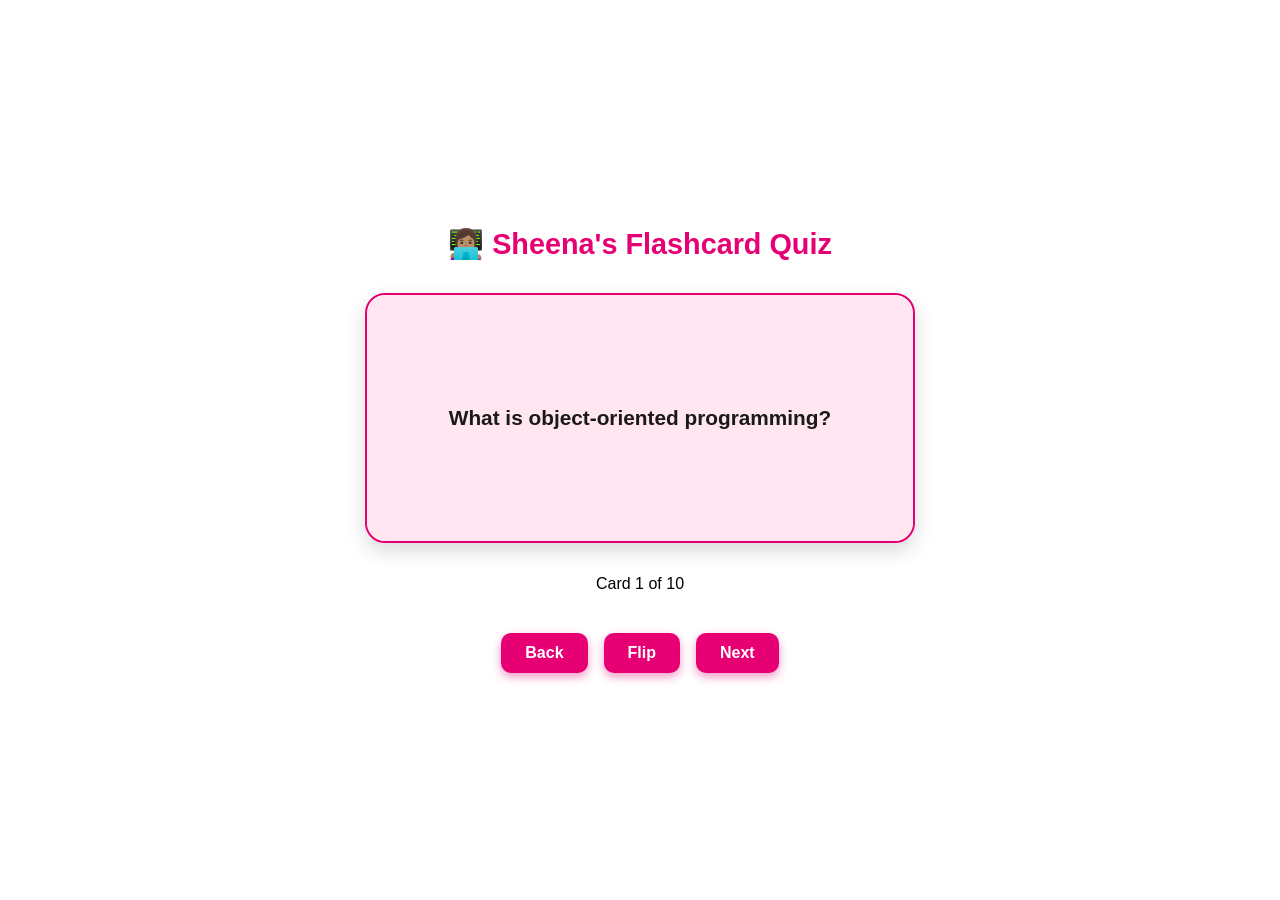
==== demos/flashcard-quiz/index.html @ fb0d46c7 "Add professional headshot and free GitHub-hosted live project demos. Replace profile photo with prof" ====
<!DOCTYPE html>
<html lang="en">
<head>
  <meta charset="UTF-8" />
  <meta name="viewport" content="width=device-width, initial-scale=1.0"/>
  <title>Flashcard Quiz App</title>
  <link rel="stylesheet" href="style.css" />
</head>
<body>
  <div class="app">
    <h1 class="title">👩🏽‍💻 Sheena's Flashcard Quiz</h1>
    
    <div class="flashcard-container">
      <div class="flashcard" id="flashcard">
        <div class="front" id="card-front">Question</div>
        <div class="back" id="card-back">Answer</div>
      </div>
    </div>

	<p id="cardProgress" class="progress-indicator">Card 1 of 10</p>


    <div class="controls">
  <button id="backBtn">Back</button>
  <button id="flipBtn">Flip</button>
  <button id="nextBtn">Next</button>
</div>

  </div>

  <script src="script.js"></script>
</body>
</html>
---- demos/flashcard-quiz/style.css ----
/* General Reset */
* {
  box-sizing: border-box;
  margin: 0;
  padding: 0;
}

/* Body styles for centering and clean layout */
body {
  background-color: #ffffff; /* white background */
  font-family: 'Segoe UI', sans-serif;
  color: #000;
  display: flex;
  justify-content: center;
  align-items: center;
  min-height: 100vh;
  padding: 2rem;
}

/* Container that holds the whole app */
.app {
  text-align: center;
  max-width: 550px;
  width: 100%;
  margin: 0 auto;
  display: flex;
  flex-direction: column;
  align-items: center;
  gap: 1.5rem;
}

/* Title styling */
.title {
  font-size: 1.8rem;
  margin-bottom: 0.5rem;
  color: #e60073;
}

/* Container provides 3D perspective for flip */
.flashcard-container {
  perspective: 1000px;
  width: 100%;
}

/* Main flashcard setup (flip animation happens here) */
.flashcard {
  width: 100%;
  height: 250px;
  position: relative;
  transform-style: preserve-3d;
  transition: transform 0.8s ease;
  border: 2px solid #e60073;
  border-radius: 20px;
  box-shadow: 0 8px 20px rgba(0, 0, 0, 0.15);
  background-color: transparent;
}

/* Both front and back sides of the card */
.flashcard .front,
.flashcard .back {
  position: absolute;
  width: 100%;
  height: 100%;
  padding: 2rem;
  display: flex;
  align-items: center;
  justify-content: center;
  font-size: 1.3rem;
  font-weight: 600;
  border-radius: 20px;
  backface-visibility: hidden;
  text-align: center;
  box-sizing: border-box;
}

/* Front of the card: soft pink background with dark text */
.flashcard .front {
  background-color: #ffe6f0;
  color: #1a1a1a;
  z-index: 2;
}

/* Back of the card: deeper pink with white text */
.flashcard .back {
  background-color: #cc0066;
  color: #fff;
  transform: rotateY(180deg);
}

/* Flip the card when .flipped is added */
.flashcard.flipped {
  transform: rotateY(180deg);
}

/* Button section styling */
.controls {
  display: flex;
  justify-content: center;
  gap: 1rem;
  margin-top: 1rem;
}

/*  Button styling */
button {
  padding: 0.7rem 1.5rem;
  font-size: 1rem;
  font-weight: 600;
  color: #fff;
  background-color: #e60073;
  border: none;
  border-radius: 10px;
  cursor: pointer;
  transition: transform 0.2s ease, background-color 0.2s ease;
  box-shadow: 0 4px 10px rgba(230, 0, 115, 0.4);
}

button:hover {
  background-color: #cc0066;
  transform: scale(1.05);
}

/*Progress bar*/
.progress-indicator {
  margin-top: 0.5rem;
  font-size: 1rem;
  color: #000000
}


/* Mobile adjustments for smaller screens */
@media (max-width: 480px) {
  body {
    padding: 1rem;
  }

  .title {
    font-size: 1.5rem;
  }

  .flashcard {
    height: 200px;
  }

  button {
    flex: 1;
    font-size: 0.95rem;
    padding: 0.6rem;
  }

  .app {
    gap: 1rem;
  }
}
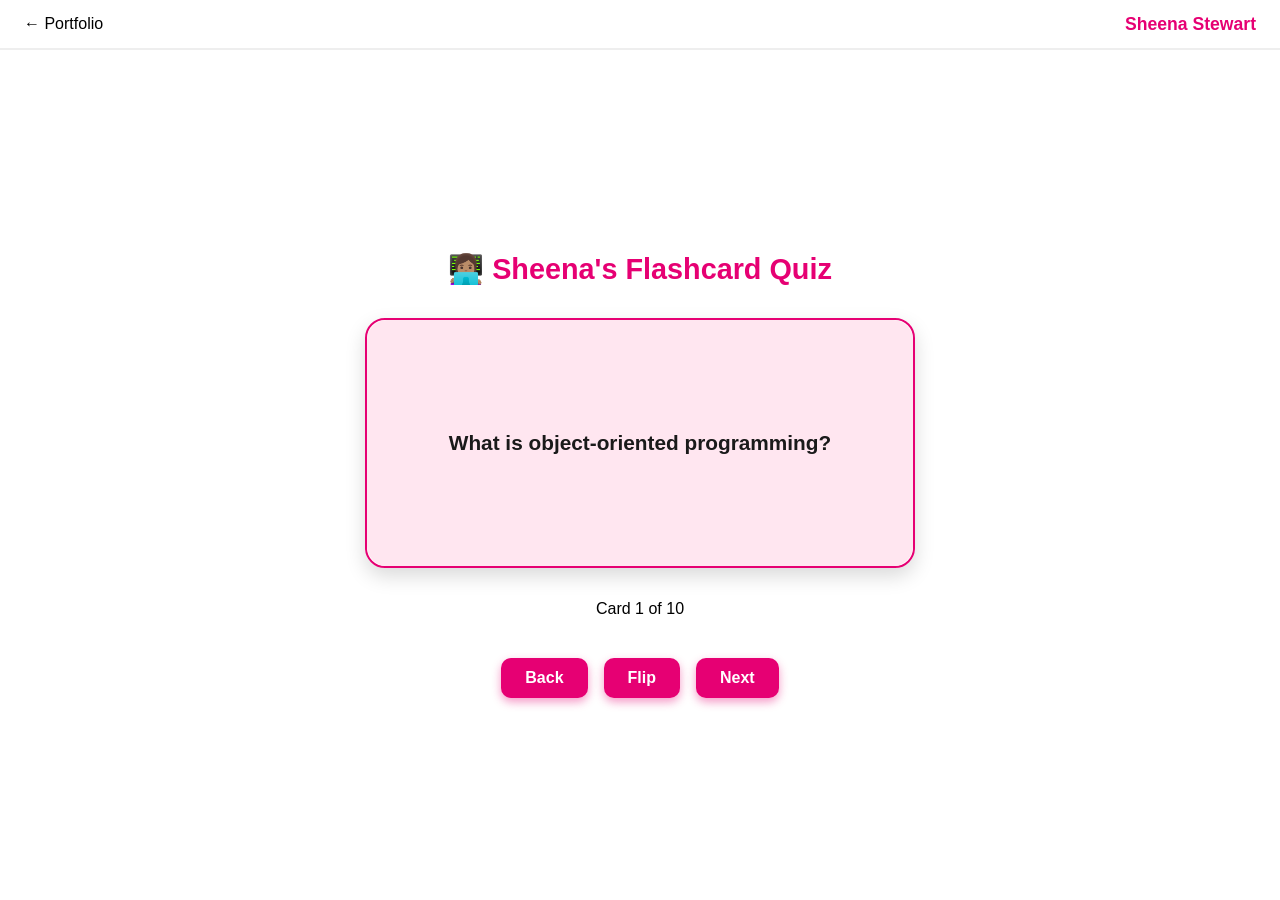
==== commit 7c3540a3: "Add portfolio navigation bar to all live project demos. Shared top nav links back to the main site p" ====
--- a/demos/flashcard-quiz/index.html
+++ b/demos/flashcard-quiz/index.html
@@ -4,9 +4,15 @@
   <meta charset="UTF-8" />
   <meta name="viewport" content="width=device-width, initial-scale=1.0"/>
   <title>Flashcard Quiz App</title>
+  <link rel="stylesheet" href="../demo-nav.css" />
   <link rel="stylesheet" href="style.css" />
 </head>
-<body>
+<body class="has-demo-nav">
+  <nav class="demo-nav">
+    <a href="../../#projects" class="demo-nav-back">← Portfolio</a>
+    <a href="../../" class="demo-nav-brand">Sheena Stewart</a>
+  </nav>
+  <main class="demo-content">
   <div class="app">
     <h1 class="title">👩🏽‍💻 Sheena's Flashcard Quiz</h1>
     
@@ -27,6 +33,7 @@
 </div>
 
   </div>
+  </main>
 
   <script src="script.js"></script>
 </body>
--- a/demos/demo-nav.css
+++ b/demos/demo-nav.css
@@ -0,0 +1,62 @@
+body.has-demo-nav {
+  flex-direction: column;
+  padding: 0;
+  align-items: stretch;
+}
+
+.demo-nav {
+  width: 100%;
+  background: #fff;
+  border-bottom: 2px solid #eee;
+  padding: 0.85rem 1.5rem;
+  display: flex;
+  justify-content: space-between;
+  align-items: center;
+  position: sticky;
+  top: 0;
+  z-index: 100;
+  box-sizing: border-box;
+}
+
+.demo-nav-back {
+  color: #000;
+  text-decoration: none;
+  font-weight: 500;
+  transition: color 0.3s;
+}
+
+.demo-nav-back:hover {
+  color: #e60073;
+}
+
+.demo-nav-brand {
+  color: #e60073;
+  text-decoration: none;
+  font-weight: bold;
+  font-size: 1.1rem;
+  transition: opacity 0.3s;
+}
+
+.demo-nav-brand:hover {
+  opacity: 0.8;
+}
+
+.demo-content {
+  flex: 1;
+  display: flex;
+  justify-content: center;
+  align-items: center;
+  width: 100%;
+  padding: 2rem;
+  box-sizing: border-box;
+}
+
+@media (max-width: 600px) {
+  .demo-nav {
+    padding: 0.75rem 1rem;
+  }
+
+  .demo-nav-brand {
+    font-size: 1rem;
+  }
+}
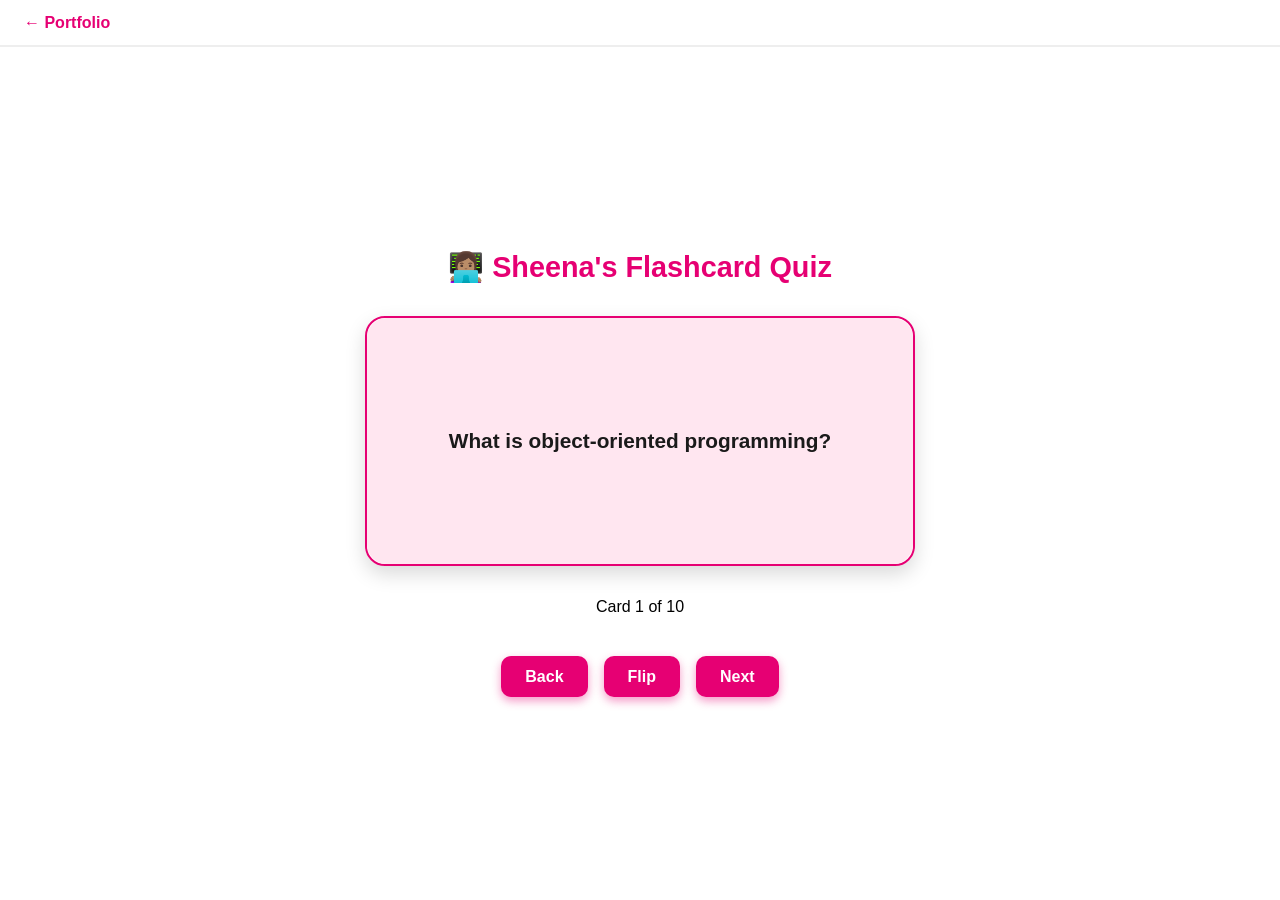
==== commit 35deedf1: "Default Tic-Tac-Toe to 1-player mode and simplify demo navigation. Remove Sheena Stewart branding fr" ====
--- a/demos/flashcard-quiz/index.html
+++ b/demos/flashcard-quiz/index.html
@@ -10,7 +10,6 @@
 <body class="has-demo-nav">
   <nav class="demo-nav">
     <a href="../../#projects" class="demo-nav-back">← Portfolio</a>
-    <a href="../../" class="demo-nav-brand">Sheena Stewart</a>
   </nav>
   <main class="demo-content">
   <div class="app">
--- a/demos/demo-nav.css
+++ b/demos/demo-nav.css
@@ -1,44 +1,37 @@
 body.has-demo-nav {
+  display: flex;
   flex-direction: column;
+  justify-content: flex-start;
+  align-items: stretch;
   padding: 0;
-  align-items: stretch;
+  min-height: 100vh;
 }
 
 .demo-nav {
   width: 100%;
+  flex-shrink: 0;
   background: #fff;
   border-bottom: 2px solid #eee;
   padding: 0.85rem 1.5rem;
   display: flex;
-  justify-content: space-between;
+  justify-content: flex-start;
   align-items: center;
   position: sticky;
   top: 0;
-  z-index: 100;
+  z-index: 1000;
   box-sizing: border-box;
 }
 
 .demo-nav-back {
-  color: #000;
+  color: #e60073;
   text-decoration: none;
-  font-weight: 500;
-  transition: color 0.3s;
+  font-weight: 600;
+  font-size: 1rem;
+  transition: opacity 0.3s;
 }
 
 .demo-nav-back:hover {
-  color: #e60073;
-}
-
-.demo-nav-brand {
-  color: #e60073;
-  text-decoration: none;
-  font-weight: bold;
-  font-size: 1.1rem;
-  transition: opacity 0.3s;
-}
-
-.demo-nav-brand:hover {
-  opacity: 0.8;
+  opacity: 0.75;
 }
 
 .demo-content {
@@ -55,8 +48,4 @@
   .demo-nav {
     padding: 0.75rem 1rem;
   }
-
-  .demo-nav-brand {
-    font-size: 1rem;
-  }
 }
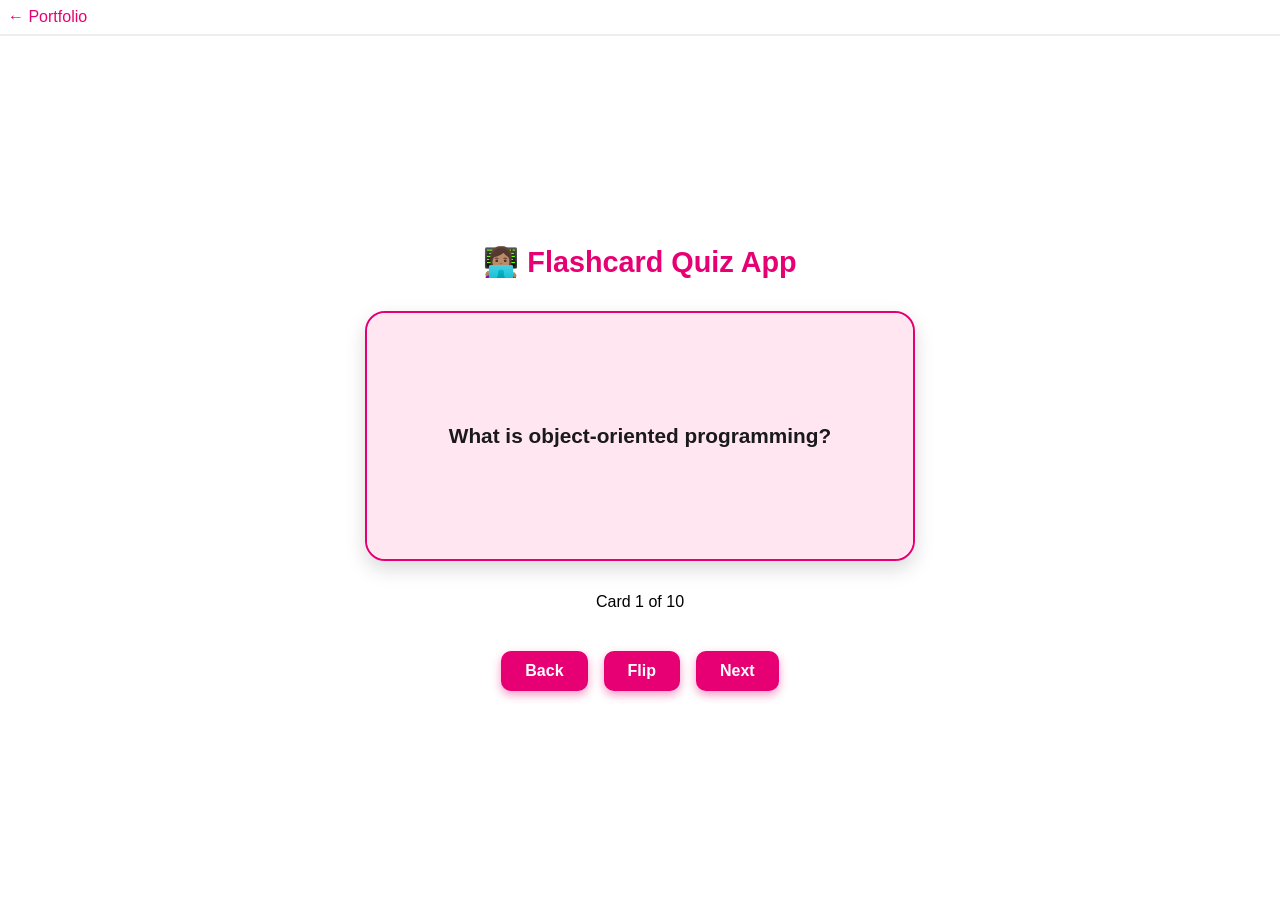
==== commit 1cace4d3: "Remove Sheena Stewart branding from demos and match main site nav spacing. Align demo nav padding an" ====
--- a/demos/flashcard-quiz/index.html
+++ b/demos/flashcard-quiz/index.html
@@ -4,16 +4,18 @@
   <meta charset="UTF-8" />
   <meta name="viewport" content="width=device-width, initial-scale=1.0"/>
   <title>Flashcard Quiz App</title>
-  <link rel="stylesheet" href="../demo-nav.css" />
+  <link rel="stylesheet" href="../demo-nav.css?v=2" />
   <link rel="stylesheet" href="style.css" />
 </head>
 <body class="has-demo-nav">
   <nav class="demo-nav">
-    <a href="../../#projects" class="demo-nav-back">← Portfolio</a>
+    <div class="demo-nav-inner">
+      <a href="../../#projects" class="demo-nav-back">← Portfolio</a>
+    </div>
   </nav>
   <main class="demo-content">
   <div class="app">
-    <h1 class="title">👩🏽‍💻 Sheena's Flashcard Quiz</h1>
+    <h1 class="title">👩🏽‍💻 Flashcard Quiz App</h1>
     
     <div class="flashcard-container">
       <div class="flashcard" id="flashcard">
--- a/demos/demo-nav.css
+++ b/demos/demo-nav.css
@@ -12,25 +12,30 @@
   flex-shrink: 0;
   background: #fff;
   border-bottom: 2px solid #eee;
-  padding: 0.85rem 1.5rem;
-  display: flex;
-  justify-content: flex-start;
-  align-items: center;
   position: sticky;
   top: 0;
   z-index: 1000;
   box-sizing: border-box;
 }
 
+.demo-nav-inner {
+  max-width: 1100px;
+  margin: 0 auto;
+  padding: 1rem;
+  display: flex;
+  align-items: center;
+}
+
 .demo-nav-back {
   color: #e60073;
   text-decoration: none;
-  font-weight: 600;
+  font-weight: 500;
   font-size: 1rem;
-  transition: opacity 0.3s;
+  transition: color 0.3s;
 }
 
 .demo-nav-back:hover {
+  color: #e60073;
   opacity: 0.75;
 }
 
@@ -40,12 +45,19 @@
   justify-content: center;
   align-items: center;
   width: 100%;
-  padding: 2rem;
+  padding: 2rem 1rem;
   box-sizing: border-box;
 }
 
-@media (max-width: 600px) {
-  .demo-nav {
-    padding: 0.75rem 1rem;
+@media (min-width: 1200px) {
+  .demo-nav-inner {
+    max-width: 1400px;
+    padding: 0.5rem;
   }
 }
+
+@media (max-width: 600px) {
+  .demo-nav-inner {
+    padding: 1rem;
+  }
+}
